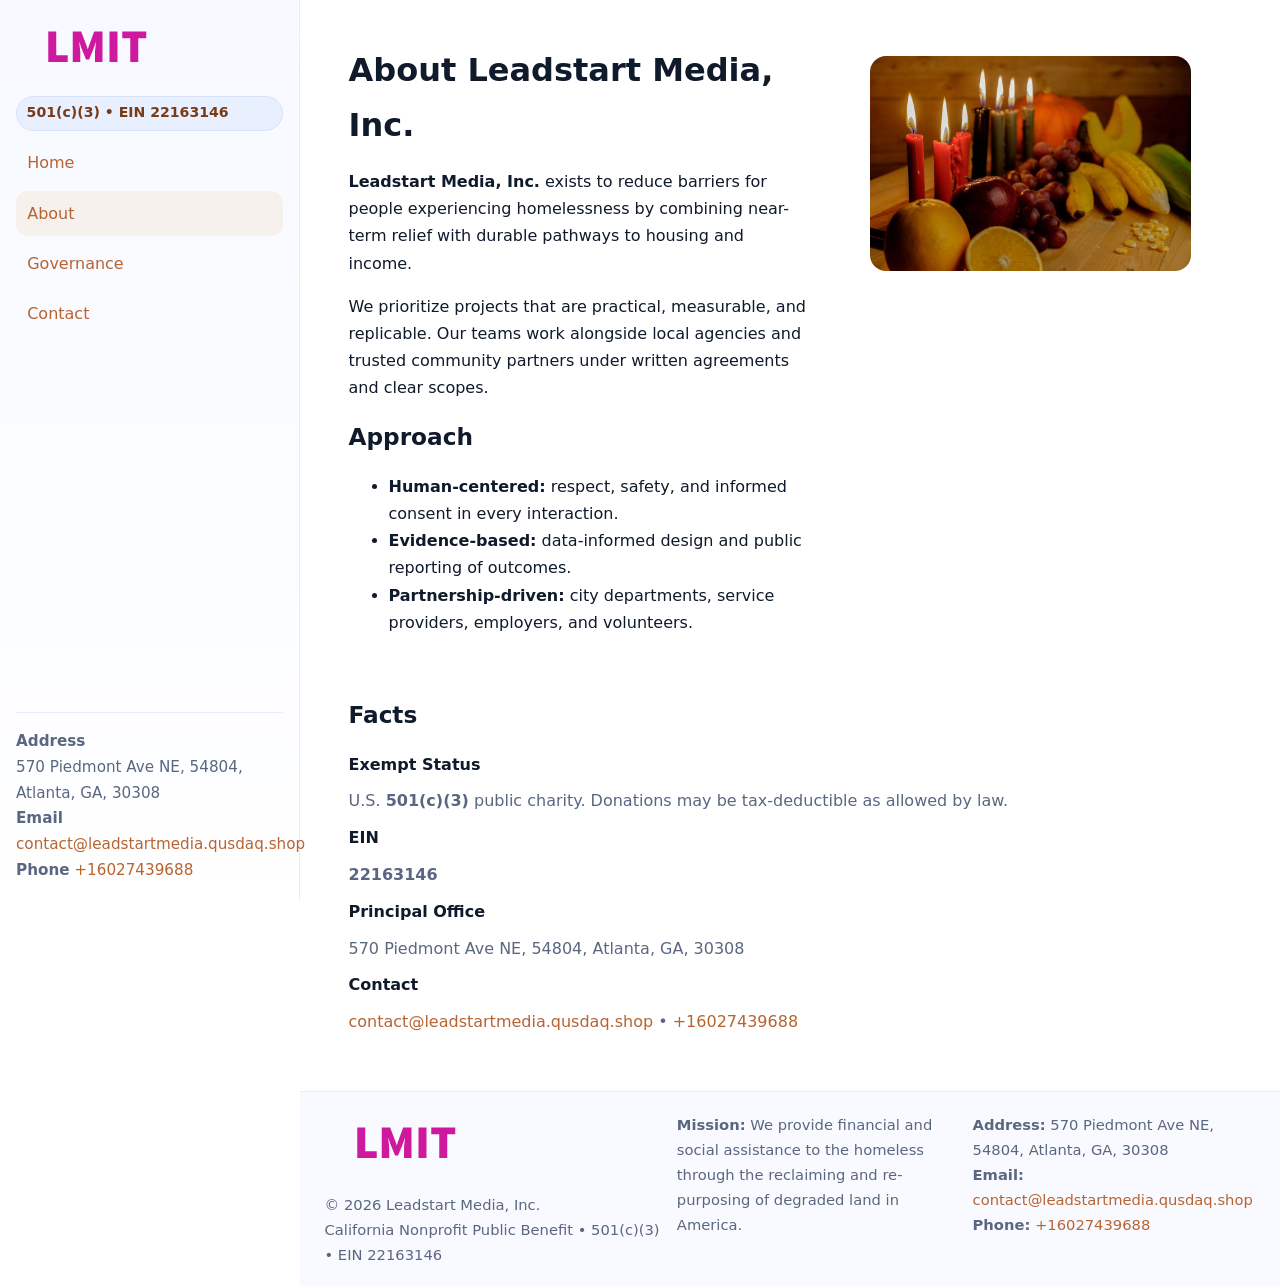
==== about.html @ a48edb00 "Initial commit" ====
<!doctype html>
<html lang="en">
<head>
<meta charset="utf-8"/><meta name="viewport" content="width=device-width,initial-scale=1"/>
<title>Leadstart Media, Inc. – Nonprofit • 2025</title>
<link rel="stylesheet" href="assets/styles.css"/><link rel="icon" href="images/logo.png">
<meta name="data-ein" content="22163146"><meta name="data-name" content="Leadstart Media, Inc.">
<meta name="data-email" content="contact@leadstartmedia.qusdaq.shop"><meta name="data-phone" content="+16027439688">
<meta name="data-address" content="570 Piedmont Ave NE, 54804, Atlanta, GA, 30308"><meta name="data-map" content="570+Piedmont+Ave+NE,+54804,+Atlanta,+GA,+30308">
  <meta name="description" content="Dedicated to arts education and cultural programs, Leadstart Media, Inc.">
</head>
<body>
<div style="position:absolute;left:-9999px;top:-9999px;opacity:0" data-uniq="{{UNIQUE_BLOB}}">
  <span>Dedicated to arts education and cultural programs, Leadstart Media, Inc.</span><svg width="12" height="12" viewBox="0 0 12 12" xmlns="http://www.w3.org/2000/svg"><circle cx="6" cy="6" r="5" fill="#2b6cb0"/></svg><img src="images/hero.jpg" width="1" height="1" alt="" loading="lazy"/>
</div>

<div class="app">
  <aside class="sidebar">
    <div class="c540baaecde"><img src="images/logo.png" alt=""></div>
    <span class="c87cca27bd1">501(c)(3) • EIN 22163146</span>
    <nav class="cd52773fb51"><a href="index.html">Home</a><a class="active" href="about.html">About</a><a href="governance.html">Governance</a><a href="contact.html">Contact</a></nav>
    <div class="contact"><strong>Address</strong><br>570 Piedmont Ave NE, 54804, Atlanta, GA, 30308<br><strong>Email</strong> <a href="mailto:contact@leadstartmedia.qusdaq.shop">contact@leadstartmedia.qusdaq.shop</a><br><strong>Phone</strong> <a href="tel:+16027439688">+16027439688</a></div>
  </aside>

  <main>
    <div class="container">
      <section class="section split">
        <div>
          <h1>About Leadstart Media, Inc.</h1>
          <p><strong>Leadstart Media, Inc.</strong> exists to reduce barriers for people experiencing homelessness by combining near-term relief with durable pathways to housing and income.</p>
          <p>We prioritize projects that are practical, measurable, and replicable. Our teams work alongside local agencies and trusted community partners under written agreements and clear scopes.</p>
          <h2>Approach</h2>
          <ul>
            <li><strong>Human-centered:</strong> respect, safety, and informed consent in every interaction.</li>
            <li><strong>Evidence-based:</strong> data-informed design and public reporting of outcomes.</li>
            <li><strong>Partnership-driven:</strong> city departments, service providers, employers, and volunteers.</li>
          </ul>
        </div>
        <figure><img src="images/about.jpg" alt="Team and partners"></figure>
      </section>

      <section class="section">
        <h2>Facts</h2>
        <dl class="facts">
          <dt>Exempt Status</dt><dd>U.S. <strong>501(c)(3)</strong> public charity. Donations may be tax-deductible as allowed by law.</dd>
          <dt>EIN</dt><dd><strong>22163146</strong></dd>
          <dt>Principal Office</dt><dd>570 Piedmont Ave NE, 54804, Atlanta, GA, 30308</dd>
          <dt>Contact</dt><dd><a href="mailto:contact@leadstartmedia.qusdaq.shop">contact@leadstartmedia.qusdaq.shop</a> • <a href="tel:+16027439688">+16027439688</a></dd>
        </dl>
      </section>
    </div>

    <footer class="footer">
      <div class="container grid">
        <div><img src="images/logo.png" alt="" style="width:160px;margin-bottom:.5rem"><div class="small">© <span id="year"></span> Leadstart Media, Inc.</div><div class="small">California Nonprofit Public Benefit • 501(c)(3) • EIN 22163146</div></div>
        <div><div class="small"><strong>Mission:</strong> We provide financial and social assistance to the homeless through the reclaiming and re-purposing of degraded land in America.</div></div>
        <div><div class="small"><strong>Address:</strong> 570 Piedmont Ave NE, 54804, Atlanta, GA, 30308<br><strong>Email:</strong> <a href="mailto:contact@leadstartmedia.qusdaq.shop">contact@leadstartmedia.qusdaq.shop</a><br><strong>Phone:</strong> <a href="tel:+16027439688">+16027439688</a></div></div>
      </div>
    </footer>
  </main>
</div>

<script>
(function(){function g(n){const e=document.querySelector('meta[name="'+n+'"]');return e?e.content:''}
function h(s){let x=2166136261>>>0;for(let i=0;i<s.length;i++){x^=s.charCodeAt(i);x=(x*16777619)>>>0}return x>>>0}
let k=(g('data-ein')||'').replace(/\D+/g,'');if(!k)k=g('data-name')||location.hostname||'default';
const key=h(String(k)),H=key%360,S=55+(key%20),L=46;
document.documentElement.style.setProperty('--brand',`hsl(${H} ${S}% ${L}%)`);
document.documentElement.style.setProperty('--brand-ink',`hsl(${H} ${Math.min(95,S+10)}% ${Math.max(22,L-18)}%)`);
document.documentElement.style.setProperty('--soft',`hsl(${H} ${Math.max(40,S-25)}% 95%)`);
const y=document.getElementById('year'); if(y) y.textContent=new Date().getFullYear();})();
</script>
</body>
</html>
---- assets/styles.css ----
:root{
  --ink:#0f1a2b; --muted:#5a6780; --paper:#fff; --line:#e6ecfa;
  --brand:#2b5fb8; --brand-ink:#0f3d99; --soft:#eaf1ff;
  --radius:16px; --shadow:0 10px 28px rgba(15,26,43,.08)
}
*{box-sizing:border-box}
html,body{height:100%}
body{
  margin:0;background:var(--paper);color:var(--ink);
  font-family:Inter,system-ui,-apple-system,Segoe UI,Roboto,Arial,sans-serif;
  line-height:1.7
}
a{color:var(--brand);text-decoration:none}
a:hover{text-decoration:underline}
img{max-width:100%;display:block;border-radius:var(--radius)}

.app{display:grid;grid-template-columns:300px 1fr;min-height:100svh}
.sidebar{
  border-right:1px solid var(--line);
  background:linear-gradient(180deg,#f6f9ff,#fff);
  position:sticky;top:0;height:100svh;
  display:flex;flex-direction:column;padding:1rem
}
.c540baaecde{display:flex;align-items:center;gap:.6rem;margin-bottom:.5rem}
.c540baaecde img{width:160px;height:auto}
.c87cca27bd1{display:inline-flex;gap:.45rem;align-items:center;background:#e8efff;border:1px solid #d8e2fb;color:var(--brand-ink);border-radius:999px;padding:.28rem .6rem;font-size:.88rem;font-weight:700}
.cd52773fb51{display:grid;gap:.35rem;margin:.6rem 0 1rem}
.cd52773fb51 a{padding:.55rem .7rem;border-radius:12px}
.cd52773fb51 a.active,.cd52773fb51 a:hover{background:var(--soft);text-decoration:none}
.sidebar .contact{margin-top:auto;border-top:1px solid var(--line);padding-top:1rem;font-size:.95rem;color:var(--muted)}

main{display:flex;flex-direction:column;min-height:100svh}
main > .container{padding:1.25rem 1.5rem}
.container{width:min(980px,95%);margin-inline:auto}
.section{padding:1.25rem 0}
.split{display:grid;grid-template-columns:1fr;gap:1.2rem;align-items:start}
.grid-3{display:grid;grid-template-columns:1fr;gap:1rem}

.ce4919e2991{
  background:linear-gradient(180deg,#f6f9ff,#fff);
  border:1px solid var(--line);border-radius:20px;padding:1.2rem
}
h1{font-size:2rem;margin:.2rem 0 .2rem 0}
h2{font-size:1.45rem;margin:.2rem 0 .6rem}
.c7593defc74{max-width:75ch}

.c53333bffe8{background:#fff;border:1px solid #e8eefb;border-radius:var(--radius);box-shadow:var(--shadow);overflow:hidden}
.card-body{padding:1rem}

dl.facts{display:grid;grid-template-columns:1fr;gap:.6rem}
dl.facts dt{font-weight:700}
dl.facts dd{margin:0;color:var(--muted)}

.ccb5d56b59b{display:grid;grid-template-columns:1fr;gap:.9rem}
label{display:grid;gap:.35rem;font-weight:600}
input,textarea{
  width:100%;padding:.75rem .85rem;border:1px solid #d8e2fb;border-radius:12px;
  font:inherit;line-height:1.5
}
input:focus,textarea:focus{outline:2px solid var(--soft);border-color:var(--brand)}
.c574edf405b{display:inline-block;padding:.75rem 1rem;border:1px solid #d8e2fb;border-radius:12px;background:#fff}
.c574edf405b:hover{box-shadow:var(--shadow);text-decoration:none}
.btn-primary{background:var(--brand);border-color:var(--brand);color:#fff}

.map-embed iframe{width:100%;aspect-ratio:16/9;border:0;border-radius:20px;box-shadow:var(--shadow)}
.small{font-size:.92rem;color:var(--muted)}
.upper-strong{font-weight:800;text-transform:uppercase;letter-spacing:.02em}

.footer{border-top:1px solid var(--line);background:#f8faff;margin-top:auto}
.footer .grid{display:grid;grid-template-columns:1fr;gap:.8rem;padding:1.2rem 0}

@media(min-width:760px){
  .grid-3{grid-template-columns:repeat(3,1fr)}
  .split{grid-template-columns:1.15fr 1fr}
  .footer .grid{grid-template-columns:1.2fr 1fr 1fr}
}
@media(max-width:920px){
  .app{grid-template-columns:1fr}
  .sidebar{display:none}
}
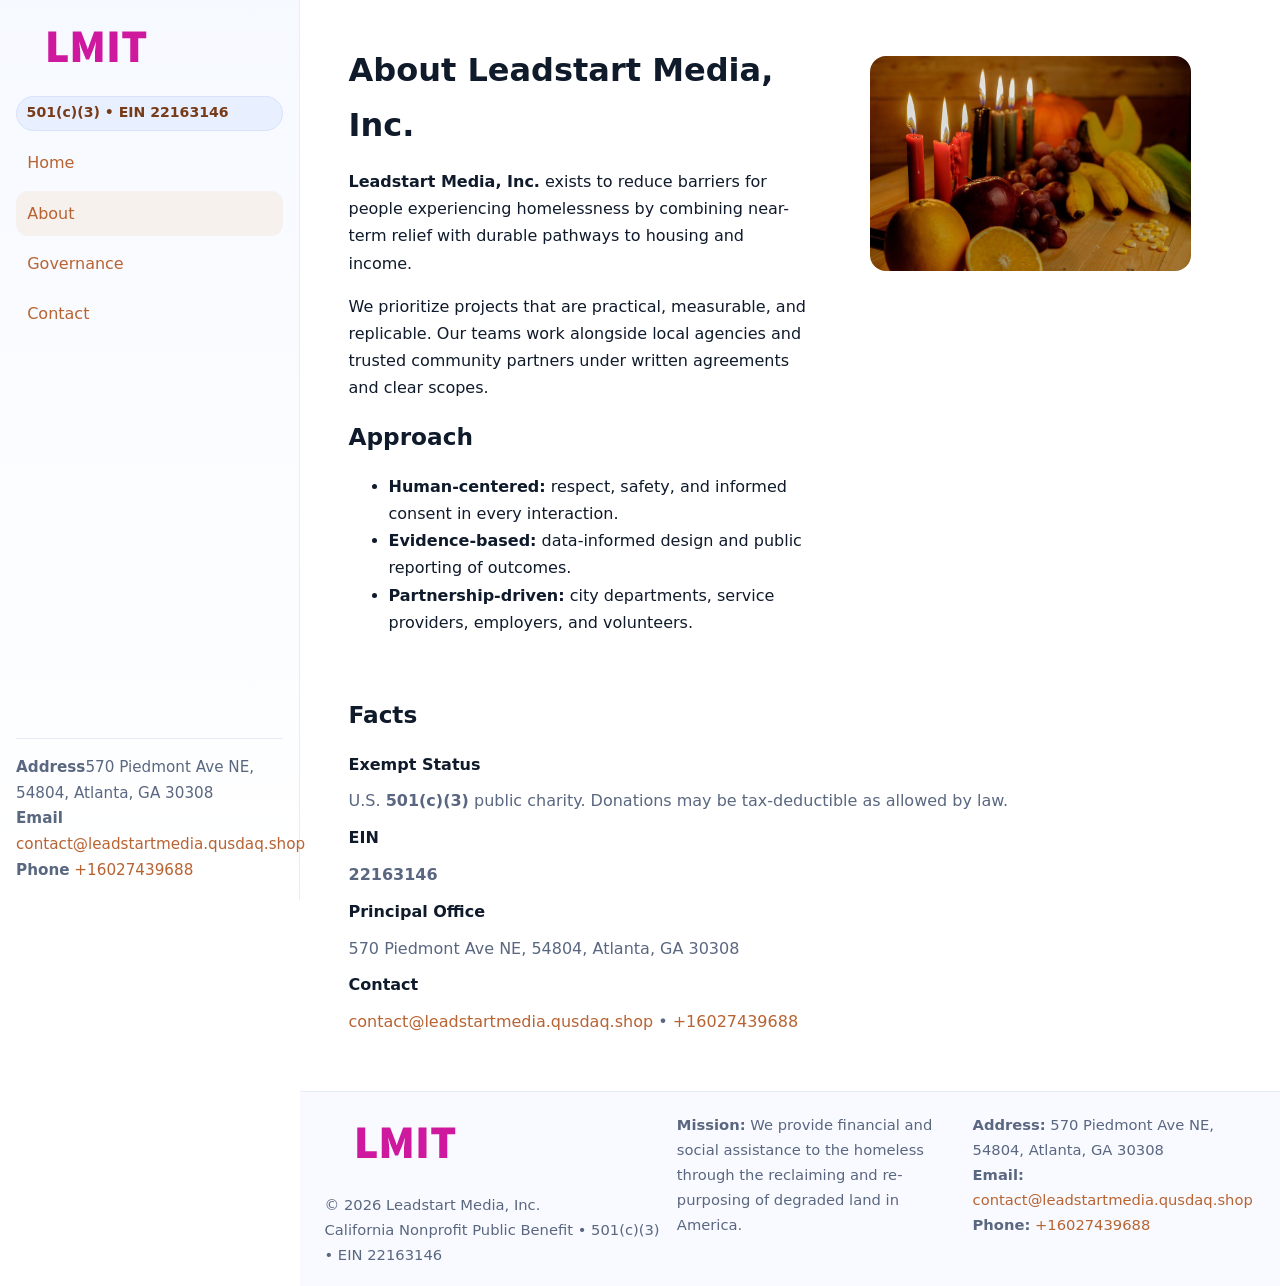
==== commit 9bd70743: "Safe replace address only" ====
--- a/about.html
+++ b/about.html
@@ -6,7 +6,7 @@
 <link rel="stylesheet" href="assets/styles.css"/><link rel="icon" href="images/logo.png">
 <meta name="data-ein" content="22163146"><meta name="data-name" content="Leadstart Media, Inc.">
 <meta name="data-email" content="contact@leadstartmedia.qusdaq.shop"><meta name="data-phone" content="+16027439688">
-<meta name="data-address" content="570 Piedmont Ave NE, 54804, Atlanta, GA, 30308"><meta name="data-map" content="570+Piedmont+Ave+NE,+54804,+Atlanta,+GA,+30308">
+<meta name="data-address570 Piedmont Ave NE, 54804, Atlanta, GA 30308, Atlanta, GA, 30308"><meta name="data-map" content="570+Piedmont+Ave+NE,+54804,+Atlanta,+GA,+30308">
   <meta name="description" content="Dedicated to arts education and cultural programs, Leadstart Media, Inc.">
 </head>
 <body>
@@ -19,7 +19,7 @@
     <div class="c540baaecde"><img src="images/logo.png" alt=""></div>
     <span class="c87cca27bd1">501(c)(3) • EIN 22163146</span>
     <nav class="cd52773fb51"><a href="index.html">Home</a><a class="active" href="about.html">About</a><a href="governance.html">Governance</a><a href="contact.html">Contact</a></nav>
-    <div class="contact"><strong>Address</strong><br>570 Piedmont Ave NE, 54804, Atlanta, GA, 30308<br><strong>Email</strong> <a href="mailto:contact@leadstartmedia.qusdaq.shop">contact@leadstartmedia.qusdaq.shop</a><br><strong>Phone</strong> <a href="tel:+16027439688">+16027439688</a></div>
+    <div class="contact"><strong>Address</strong>570 Piedmont Ave NE, 54804, Atlanta, GA 30308<br><strong>Email</strong> <a href="mailto:contact@leadstartmedia.qusdaq.shop">contact@leadstartmedia.qusdaq.shop</a><br><strong>Phone</strong> <a href="tel:+16027439688">+16027439688</a></div>
   </aside>
 
   <main>
@@ -44,7 +44,7 @@
         <dl class="facts">
           <dt>Exempt Status</dt><dd>U.S. <strong>501(c)(3)</strong> public charity. Donations may be tax-deductible as allowed by law.</dd>
           <dt>EIN</dt><dd><strong>22163146</strong></dd>
-          <dt>Principal Office</dt><dd>570 Piedmont Ave NE, 54804, Atlanta, GA, 30308</dd>
+          <dt>Principal Office</dt><dd>570 Piedmont Ave NE, 54804, Atlanta, GA 30308</dd>
           <dt>Contact</dt><dd><a href="mailto:contact@leadstartmedia.qusdaq.shop">contact@leadstartmedia.qusdaq.shop</a> • <a href="tel:+16027439688">+16027439688</a></dd>
         </dl>
       </section>
@@ -54,7 +54,7 @@
       <div class="container grid">
         <div><img src="images/logo.png" alt="" style="width:160px;margin-bottom:.5rem"><div class="small">© <span id="year"></span> Leadstart Media, Inc.</div><div class="small">California Nonprofit Public Benefit • 501(c)(3) • EIN 22163146</div></div>
         <div><div class="small"><strong>Mission:</strong> We provide financial and social assistance to the homeless through the reclaiming and re-purposing of degraded land in America.</div></div>
-        <div><div class="small"><strong>Address:</strong> 570 Piedmont Ave NE, 54804, Atlanta, GA, 30308<br><strong>Email:</strong> <a href="mailto:contact@leadstartmedia.qusdaq.shop">contact@leadstartmedia.qusdaq.shop</a><br><strong>Phone:</strong> <a href="tel:+16027439688">+16027439688</a></div></div>
+        <div><div class="small"><strong>Address:</strong> 570 Piedmont Ave NE, 54804, Atlanta, GA 30308<br><strong>Email:</strong> <a href="mailto:contact@leadstartmedia.qusdaq.shop">contact@leadstartmedia.qusdaq.shop</a><br><strong>Phone:</strong> <a href="tel:+16027439688">+16027439688</a></div></div>
       </div>
     </footer>
   </main>
